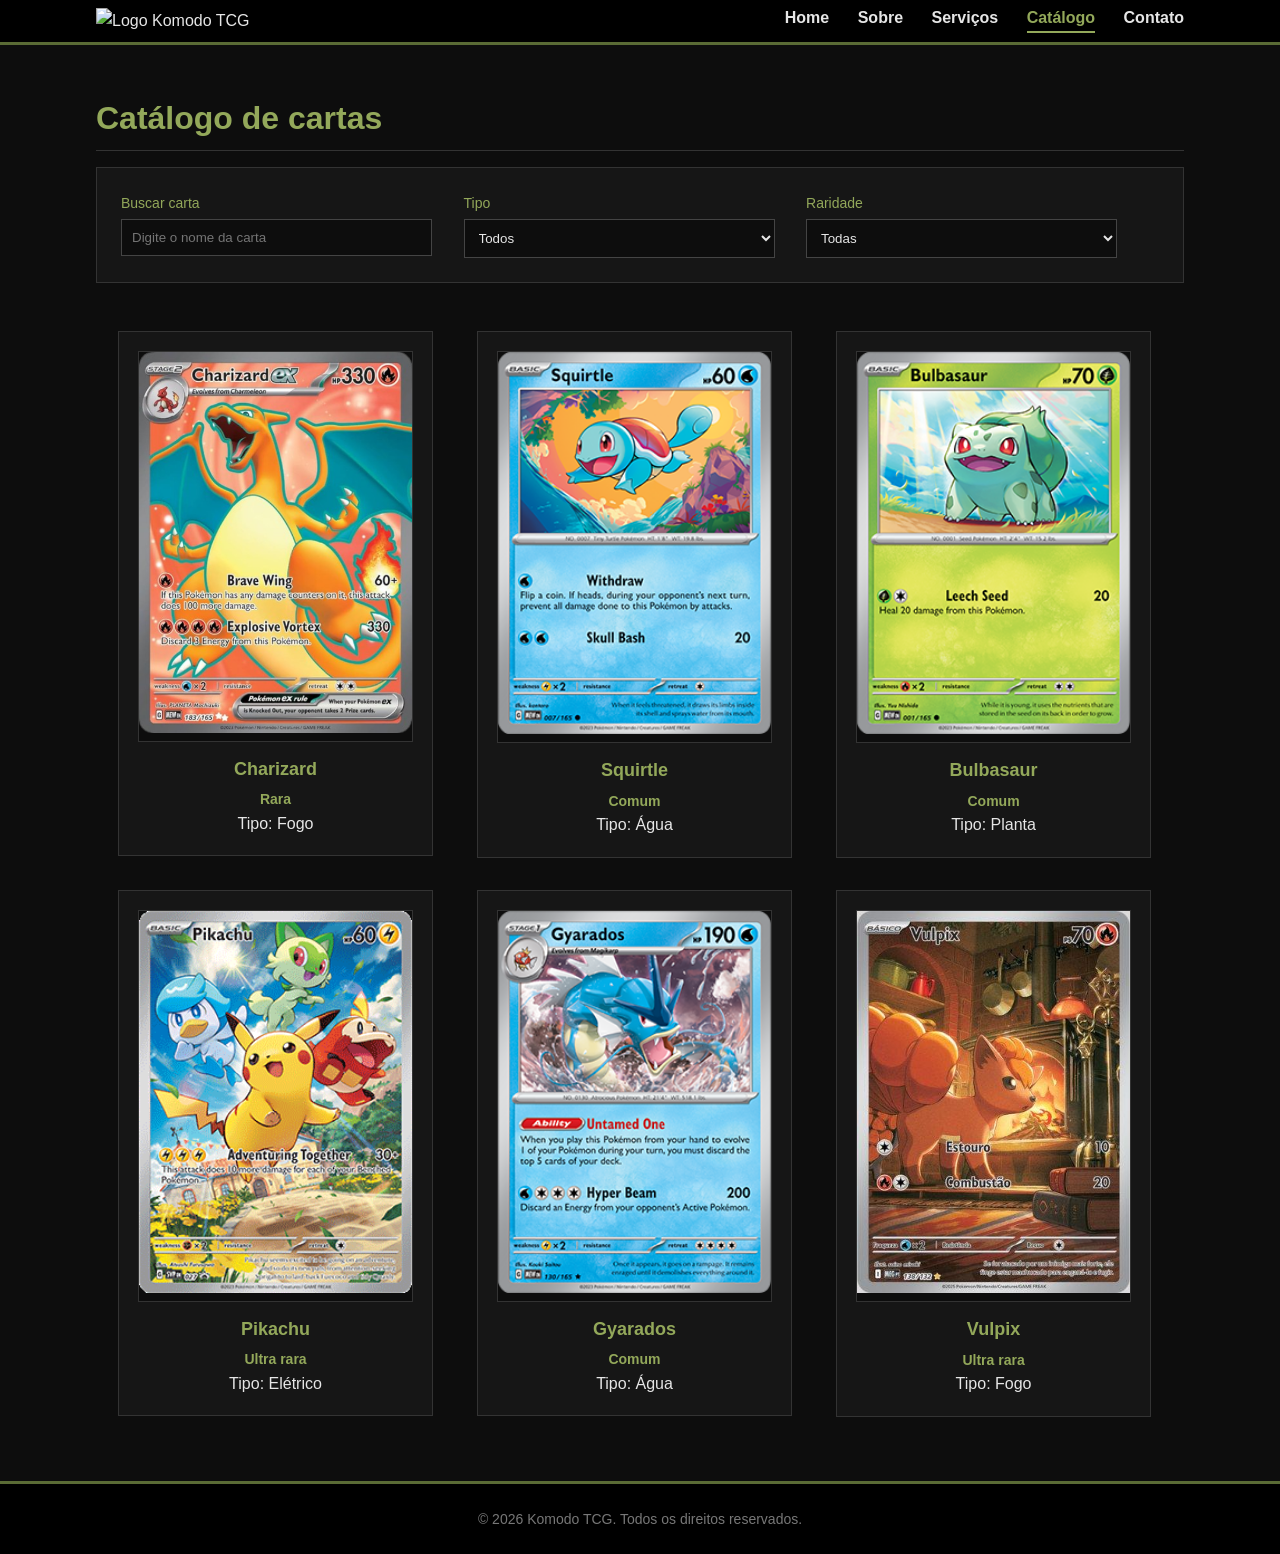
==== catalogo.html @ a870f35e "Commit inicial Komodo TCG Estrutura completa do site: páginas HTML, CSS e JavaScript." ====
<!DOCTYPE html>
<html lang="pt-br">
<head>
	<meta charset="UTF-8">
	<meta name="viewport" content="width=device-width, initial-scale=1.0">
	<title>Komodo TCG - Catálogo</title>
	<link rel="stylesheet" href="style.css">
</head>
<body>

	<header>
		<div class="container">
			<a href="index.html" class="logo">
				<img src="img/Logo.png" alt="Logo Komodo TCG" class="logo-img">
			</a>
			<nav>
				<ul>
					<li><a href="index.html">Home</a></li>
					<li><a href="sobre.html">Sobre</a></li>
					<li><a href="servicos.html">Serviços</a></li>
					<li><a href="catalogo.html" class="ativo">Catálogo</a></li>
					<li><a href="contato.html">Contato</a></li>
				</ul>
			</nav>
		</div>
	</header>

	<main>

		<section>
			<div class="container">
				<h2>Catálogo de cartas</h2>

				<div class="filtros">
					<div class="grupo-filtro">
						<label for="busca">Buscar carta</label>
						<input type="text" id="busca" placeholder="Digite o nome da carta">
					</div>

					<div class="grupo-filtro">
						<label for="filtro-tipo">Tipo</label>
						<select id="filtro-tipo">
							<option value="todos">Todos</option>
							<option value="fogo">Fogo</option>
							<option value="agua">Água</option>
							<option value="planta">Planta</option>
							<option value="eletrico">Elétrico</option>
						</select>
					</div>

					<div class="grupo-filtro">
						<label for="filtro-raridade">Raridade</label>
						<select id="filtro-raridade">
							<option value="todas">Todas</option>
							<option value="comum">Comum</option>
							<option value="rara">Rara</option>
							<option value="ultra-rara">Ultra rara</option>
						</select>
					</div>
				</div>

				<div id="cartas-container">

					<article class="carta fogo rara">
						<div class="carta-imagem">
							<img src="img/charizard.png" alt="Carta Charizard">
						</div>
						<h3>Charizard</h3>
						<p class="raridade">Rara</p>
						<p>Tipo: Fogo</p>
					</article>

					<article class="carta agua comum">
						<div class="carta-imagem">
							<img src="img/squirtle.png" alt="Carta Squirtle">
						</div>
						<h3>Squirtle</h3>
						<p class="raridade">Comum</p>
						<p>Tipo: Água</p>
					</article>

					<article class="carta planta comum">
						<div class="carta-imagem">
							<img src="img/bubasaur.png" alt="Carta Bulbasaur">
						</div>
						<h3>Bulbasaur</h3>
						<p class="raridade">Comum</p>
						<p>Tipo: Planta</p>
					</article>

					<article class="carta eletrico ultra-rara">
						<div class="carta-imagem">
							<img src="img/pikachu.png" alt="Carta Pikachu">
						</div>
						<h3>Pikachu</h3>
						<p class="raridade">Ultra rara</p>
						<p>Tipo: Elétrico</p>
					</article>

					<article class="carta agua comum">
						<div class="carta-imagem">
							<img src="img/gyarados.png" alt="Carta Gyarados">
						</div>
						<h3>Gyarados</h3>
						<p class="raridade">Comum</p>
						<p>Tipo: Água</p>
					</article>

					<article class="carta fogo ultra-rara">
						<div class="carta-imagem">
							<img src="img/vulpix.jpg" alt="Carta Vulpix">
						</div>
						<h3>Vulpix</h3>
						<p class="raridade">Ultra rara</p>
						<p>Tipo: Fogo</p>
					</article>

				</div>

			</div>
		</section>

	</main>

	<footer>
		<div class="container">
			<p>© 2026 Komodo TCG. Todos os direitos reservados.</p>
		</div>
	</footer>

	<script src="js/catalogo.js"></script>

</body>
</html>
---- style.css ----
*{
	margin: 0;
	padding: 0;
	box-sizing: border-box;
}

body{
	font-family: Arial, Helvetica, sans-serif;
	background-color: #0d0d0d;
	color: #e6e6e6;
	line-height: 1.6;
}

a{
	text-decoration: none;
	color: inherit;
}

ul{
	list-style: none;
}

img{
	max-width: 100%;
}

.container{
	width: 85%;
	max-width: 1100px;
	margin: 0 auto;
}

h1, h2, h3{
	font-family: "Arial Black", Impact, sans-serif;
	color: #93a85a;
}

header{
	background-color: #000000;
	border-bottom: 3px solid #5a6b35;
	padding: 8px 0;
	position: relative;
}

header .container{
	overflow: hidden;
	position: relative;
}

.logo{
	float: left;
}

.logo-img{
	width: 400px;
}

nav{
	position: absolute;
	top: 50%;
	right: 0;
	margin-top: -16px;
}

nav ul li{
	display: inline-block;
	margin-left: 24px;
}

nav ul li a{
	color: #e6e6e6;
	font-weight: bold;
	padding-bottom: 5px;
	border-bottom: 2px solid transparent;
}

nav ul li a:hover,
nav ul li a.ativo{
	color: #93a85a;
	border-bottom: 2px solid #93a85a;
}

.banner{
	background-color: #111111;
	border-bottom: 1px solid #333;
	padding: 64px 0;
	text-align: center;
}

.banner h1{
	font-size: 40px;
	margin-bottom: 5px;
}

.banner p{
	font-size: 19px;
	color: #bcbcbc;
	margin-bottom: 24px;
}

.banner-img{
	display: block;
	max-width: 380px;
	margin: 32px auto 0;
}

.botao{
	display: inline-block;
	background-color: #5a6b35;
	color: #ffffff;
	font-weight: bold;
	padding: 11px 32px;
	border: 2px solid #93a85a;
	cursor: pointer;
	font-size: 16px;
}

.botao:hover{
	background-color: #93a85a;
	color: #000000;
}

section{
	padding: 48px 0;
}

section h2{
	font-size: 32px;
	border-bottom: 1px solid #333;
	padding-bottom: 6px;
	margin-bottom: 16px;
}

.cards{
	overflow: hidden;
}

.card{
	background-color: #161616;
	border: 1px solid #333;
	width: 46%;
	float: left;
	margin: 1.5% 2%;
	padding: 24px;
}

.card h3{
	margin-bottom: 8px;
	font-size: 19px;
}

.card-img-wrapper{
	width: 100%;
	height: 160px;
	background-color: #0d0d0d;
	border: 1px solid #333;
	margin-bottom: 13px;
	overflow: hidden;
}

.card-img{
	width: 100%;
	height: 100%;
	object-fit: contain;
}

.card p{
	color: #bcbcbc;
}

.card-servico{
	background-color: #161616;
	border: 1px solid #333;
	width: 46%;
	float: left;
	margin: 1.5% 2%;
	padding: 24px;
}

.card-servico h3{
	margin-bottom: 8px;
	font-size: 19px;
}

.card-servico p{
	color: #bcbcbc;
}

.img-sobre{
	width: 550px;
	object-fit: cover;
	border: 1px solid #333;
	margin-bottom: 24px;
}

.valores li{
	background-color: #161616;
	padding: 16px;
	margin-bottom: 16px;
}

.titulo-valores{
	margin-top: 32px;
	margin-bottom: 16px;
}

.filtros{
	background-color: #161616;
	border: 1px solid #333;
	padding: 24px;
	margin-bottom: 32px;
	overflow: hidden;
}

.filtros .grupo-filtro{
	float: left;
	width: 30%;
	margin-right: 3%;
}

.filtros label{
	display: block;
	margin-bottom: 5px;
	color: #93a85a;
	font-size: 14px;
}

.filtros input,
.filtros select{
	width: 100%;
	padding: 10px;
	background-color: #0d0d0d;
	border: 1px solid #444;
	color: #e6e6e6;
}

#cartas-container{
	overflow: hidden;
}

.carta{
	width: 29%;
	float: left;
	margin: 1.5% 2%;
	background-color: #161616;
	border: 1px solid #333;
	text-align: center;
	padding: 19px;
	cursor: pointer;
}

.carta:hover{
	border-color: #93a85a;
}

.carta-imagem{
	background-color: #0d0d0d;
	border: 1px solid #333;
	margin-bottom: 13px;
	overflow: hidden;
}

.carta-imagem img{
	width: 100%;
	height: 100%;
	object-fit: cover;
}

.carta h3{
	font-size: 18px;
	margin-bottom: 5px;
}

.carta .raridade{
	color: #93a85a;
	font-size: 14px;
	font-weight: bold;
}

fieldset{
	border: 1px solid #333;
	padding: 20px;
	margin-bottom: 19px;
}

fieldset legend{
	color: #93a85a;
	font-weight: bold;
	padding: 0 8px;
}

.formulario-contato{
	background-color: #161616;
	border: 1px solid #333;
	padding: 32px;
	max-width: 600px;
	margin: 0 auto;
}

.campo-grupo{
	margin-bottom: 19px;
}

.campo-grupo label{
	display: block;
	margin-bottom: 6px;
	color: #93a85a;
}

.campo-grupo input,
.campo-grupo select,
.campo-grupo textarea{
	width: 100%;
	padding: 11px;
	background-color: #0d0d0d;
	border: 1px solid #444;
	color: #e6e6e6;
	font-family: inherit;
}

.mensagem-erro{
	color: #e05c5c;
	font-size: 14px;
	margin-top: 5px;
}

.mensagem-sucesso{
	background-color: #1e2b14;
	border: 1px solid #5a6b35;
	color: #93a85a;
	padding: 16px;
	margin-bottom: 24px;
}

.escondida{
	display: none;
}

footer{
	background-color: #000000;
	border-top: 3px solid #5a6b35;
	text-align: center;
	padding: 24px 0;
	color: #777;
	font-size: 14px;
}
/* ===== Media Queries ===== */

@media (max-width: 768px) {
	.container {
		width: 95%;
	}

	.logo-img {
		width: 220px;
	}

	nav {
		position: static;
		margin-top: 10px;
	}

	nav ul li {
		display: block;
		margin-left: 0;
		margin-bottom: 6px;
	}

	.banner h1 {
		font-size: 26px;
	}

	.card {
		width: 100%;
		float: none;
		margin: 1.5% 0;
	}

	.card-servico {
		width: 100%;
		float: none;
		margin: 1.5% 0;
	}

	.carta {
		width: 100%;
		float: none;
		margin: 1.5% 0;
	}

	.filtros .grupo-filtro {
		float: none;
		width: 100%;
		margin-right: 0;
		margin-bottom: 12px;
	}

	.img-sobre {
		width: 100%;
	}
}

@media (max-width: 480px) {
	.banner {
		padding: 32px 0;
	}

	.banner h1 {
		font-size: 20px;
	}

	.formulario-contato {
		padding: 20px;
	}
}
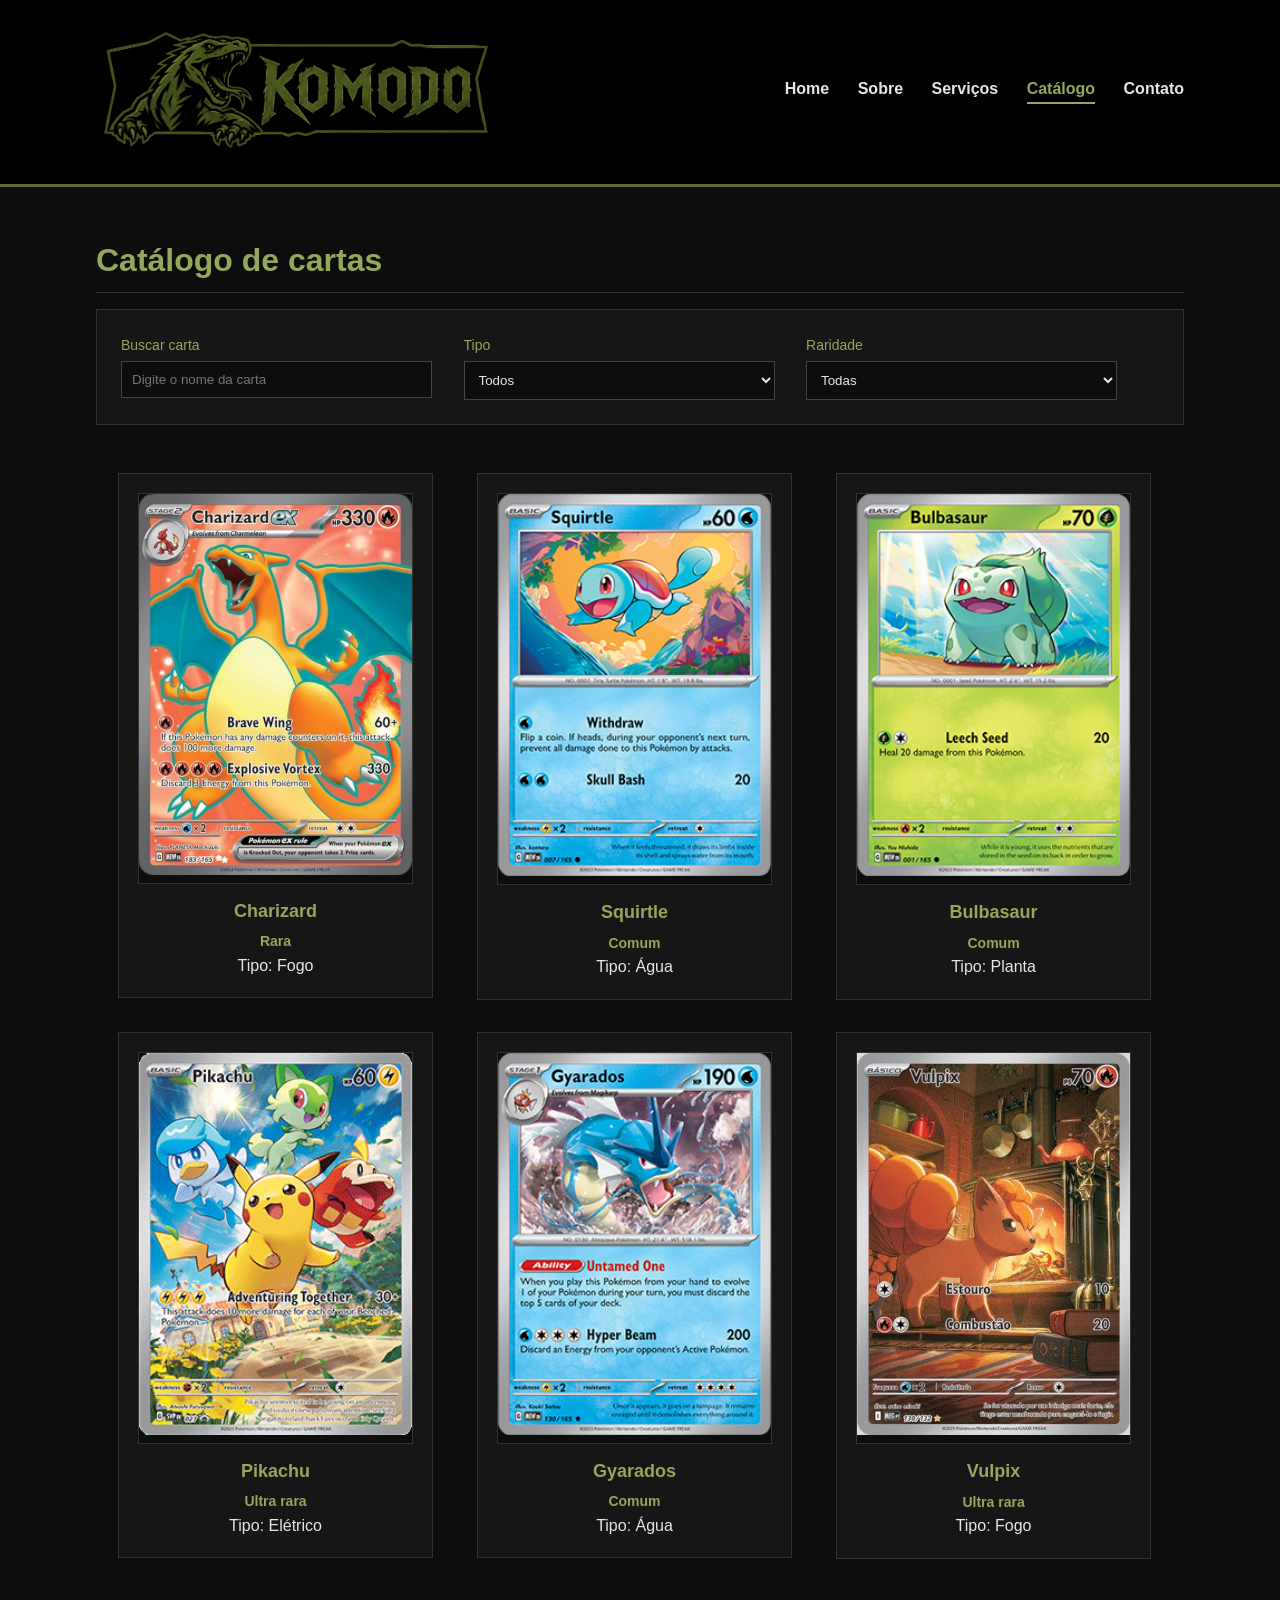
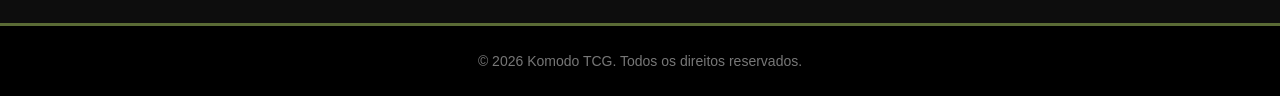
==== commit 63de5070: "Fix logo image filename in catalogo.html" ====
--- a/catalogo.html
+++ b/catalogo.html
@@ -11,7 +11,7 @@
 	<header>
 		<div class="container">
 			<a href="index.html" class="logo">
-				<img src="img/Logo.png" alt="Logo Komodo TCG" class="logo-img">
+				<img src="img/logo.png" alt="Logo Komodo TCG" class="logo-img">
 			</a>
 			<nav>
 				<ul>
@@ -131,4 +131,4 @@
 	<script src="js/catalogo.js"></script>
 
 </body>
-</html>+</html>
